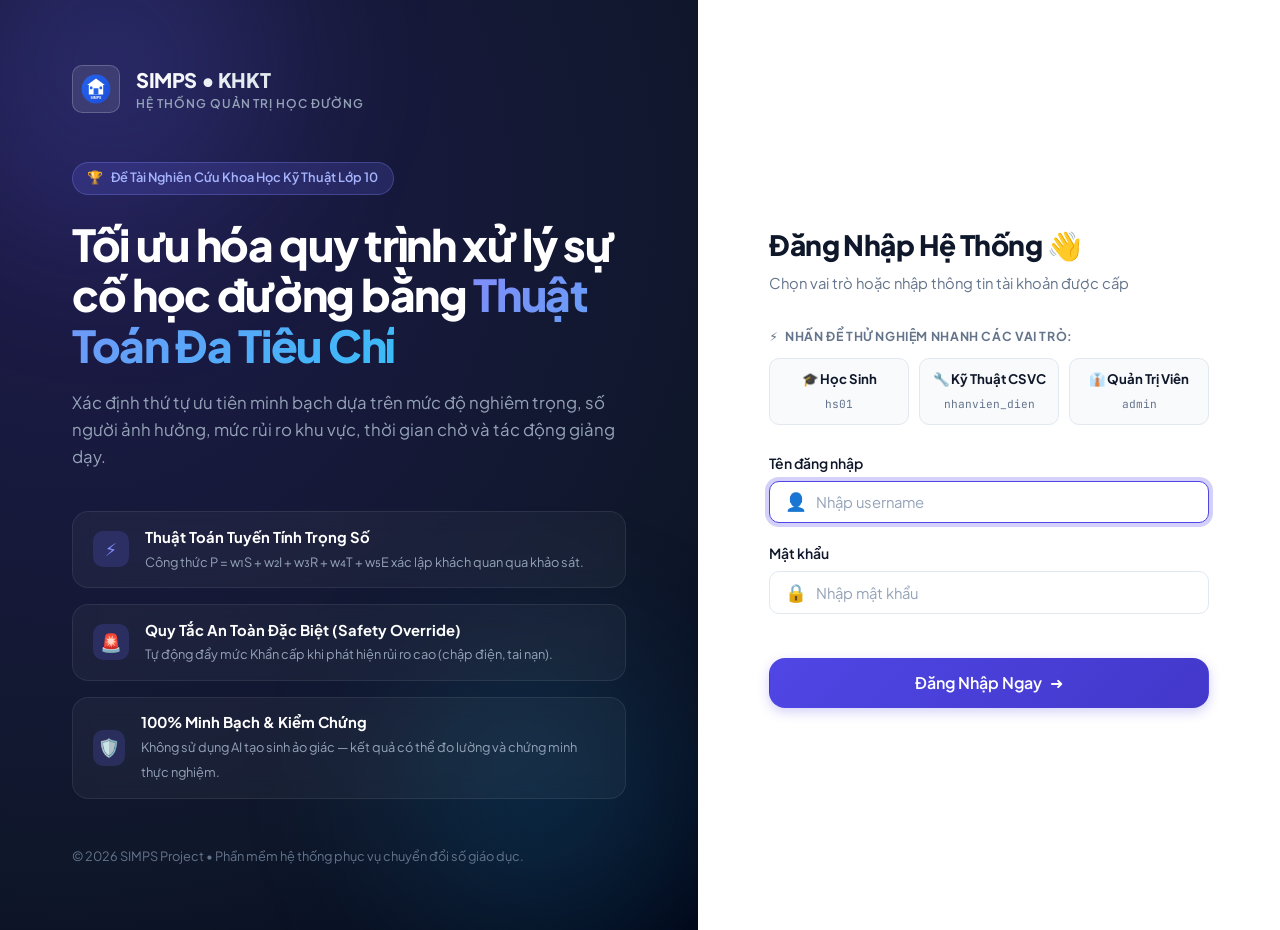
==== frontend/index.html @ c5aef0d4 "feat: complete SIMPS project ready for Vercel deployment" ====
<!DOCTYPE html>
<html lang="vi">
<head>
  <meta charset="UTF-8">
  <meta name="viewport" content="width=device-width, initial-scale=1.0">
  <title>SIMPS - Hệ Thống Quản Lý & Ưu Tiên Sự Cố Trường Học</title>
  <link rel="stylesheet" href="css/style.css">
  <link rel="stylesheet" href="css/components.css">
  <link rel="stylesheet" href="css/login.css">
</head>
<body class="login-body">

  <div class="login-wrapper">
    <!-- CỘT BÊN TRÁI: THƯƠNG HIỆU & GIÁ TRỊ KHOA HỌC -->
    <div class="login-hero-col">
      <div class="hero-brand">
        <div class="hero-logo-box">
          <img src="assets/img/logo.svg" alt="SIMPS Logo">
        </div>
        <div>
          <div class="hero-brand-name">SIMPS • KHKT</div>
          <div class="hero-tagline">Hệ Thống Quản Trị Học Đường</div>
        </div>
      </div>

      <div class="hero-content">
        <div class="hero-badge-pill">
          <span>🏆</span> Đề Tài Nghiên Cứu Khoa Học Kỹ Thuật Lớp 10
        </div>
        <h1 class="hero-title">
          Tối ưu hóa quy trình xử lý sự cố học đường bằng <span>Thuật Toán Đa Tiêu Chí</span>
        </h1>
        <p class="hero-desc">
          Xác định thứ tự ưu tiên minh bạch dựa trên mức độ nghiêm trọng, số người ảnh hưởng, mức rủi ro khu vực, thời gian chờ và tác động giảng dạy.
        </p>

        <div class="hero-features">
          <div class="hero-feature-item">
            <div class="hero-feature-icon">⚡</div>
            <div class="hero-feature-text">
              <strong>Thuật Toán Tuyến Tính Trọng Số</strong>
              <span>Công thức P = w₁S + w₂I + w₃R + w₄T + w₅E xác lập khách quan qua khảo sát.</span>
            </div>
          </div>

          <div class="hero-feature-item">
            <div class="hero-feature-icon">🚨</div>
            <div class="hero-feature-text">
              <strong>Quy Tắc An Toàn Đặc Biệt (Safety Override)</strong>
              <span>Tự động đẩy mức Khẩn cấp khi phát hiện rủi ro cao (chập điện, tai nạn).</span>
            </div>
          </div>

          <div class="hero-feature-item">
            <div class="hero-feature-icon">🛡️</div>
            <div class="hero-feature-text">
              <strong>100% Minh Bạch & Kiểm Chứng</strong>
              <span>Không sử dụng AI tạo sinh ảo giác — kết quả có thể đo lường và chứng minh thực nghiệm.</span>
            </div>
          </div>
        </div>
      </div>

      <div class="hero-footer">
        © 2026 SIMPS Project • Phần mềm hệ thống phục vụ chuyển đổi số giáo dục.
      </div>
    </div>

    <!-- CỘT BÊN PHẢI: FORM ĐĂNG NHẬP -->
    <div class="login-form-col">
      <div class="login-form-container">
        
        <div class="login-card-header">
          <h2 class="login-welcome">Đăng Nhập Hệ Thống 👋</h2>
          <p class="login-sub">Chọn vai trò hoặc nhập thông tin tài khoản được cấp</p>
        </div>

        <!-- Phím chọn nhanh tài khoản kiểm thử -->
        <div>
          <div class="quick-fill-label">
            <span>⚡</span> Nhấn để thử nghiệm nhanh các vai trò:
          </div>
          <div class="quick-fill-chips">
            <div class="quick-chip" onclick="quickFill('hs01', '123456')">
              <span class="quick-chip-role">🎓 Học Sinh</span>
              <span class="quick-chip-user">hs01</span>
            </div>
            <div class="quick-chip" onclick="quickFill('nhanvien_dien', '123456')">
              <span class="quick-chip-role">🔧 Kỹ Thuật CSVC</span>
              <span class="quick-chip-user">nhanvien_dien</span>
            </div>
            <div class="quick-chip" onclick="quickFill('admin', 'admin123')">
              <span class="quick-chip-role">👔 Quản Trị Viên</span>
              <span class="quick-chip-user">admin</span>
            </div>
          </div>
        </div>

        <form id="login-form" class="login-form">
          <div class="form-group">
            <label for="username" class="form-label">Tên đăng nhập</label>
            <div class="input-icon-wrap">
              <span class="input-icon">👤</span>
              <input type="text" id="username" class="form-control input-with-icon" placeholder="Nhập username" required autofocus>
            </div>
          </div>

          <div class="form-group">
            <label for="password" class="form-label">Mật khẩu</label>
            <div class="input-icon-wrap">
              <span class="input-icon">🔒</span>
              <input type="password" id="password" class="form-control input-with-icon" placeholder="Nhập mật khẩu" required>
            </div>
          </div>

          <button type="submit" id="login-submit-btn" class="btn btn-primary btn-block btn-lg" style="margin-top: 1.5rem;">
            <span>Đăng Nhập Ngay</span> ➜
          </button>
        </form>

      </div>
    </div>
  </div>

  <script src="js/api.js"></script>
  <script src="js/auth.js"></script>
  <script src="js/components/toast.js"></script>

  <script>
    function quickFill(user, pass) {
      document.getElementById('username').value = user;
      document.getElementById('password').value = pass;
      Toast.info(`Đã điền tài khoản: ${user}`);
    }

    document.getElementById('login-form').addEventListener('submit', async (e) => {
      e.preventDefault();
      const username = document.getElementById('username').value.trim();
      const password = document.getElementById('password').value;
      const btn = document.getElementById('login-submit-btn');

      if (!username || !password) {
        Toast.warning('Vui lòng điền đầy đủ thông tin đăng nhập');
        return;
      }

      btn.disabled = true;
      btn.innerHTML = '<span>Đang xác thực thông tin...</span>';

      try {
        await AuthService.login(username, password);
        Toast.success('Đăng nhập thành công! Đang chuyển hướng...');
      } catch (err) {
        Toast.error(err.message || 'Tên đăng nhập hoặc mật khẩu không chính xác');
        btn.disabled = false;
        btn.innerHTML = '<span>Đăng Nhập Ngay</span> ➜';
      }
    });

    // Tự động chuyển hướng nếu phiên còn hiệu lực
    const currentUser = AuthService.getUser();
    if (currentUser && ApiService.getToken()) {
      AuthService.redirectByRole(currentUser.role);
    }
  </script>
</body>
</html>
---- frontend/css/style.css ----
/* ==========================================================================
   SIMPS DESIGN SYSTEM 2.0 (Modern SaaS & EduTech Theme)
   School Incident Management and Prioritization System
   ========================================================================== */

@import url('https://fonts.googleapis.com/css2?family=Plus+Jakarta+Sans:wght@300;400;500;600;700;800&family=JetBrains+Mono:wght@400;500;600&display=swap');

:root {
  /* Brand Color Palette */
  --primary-50: #eef2ff;
  --primary-100: #e0e7ff;
  --primary-200: #c7d2fe;
  --primary-300: #a5b4fc;
  --primary-400: #818cf8;
  --primary-500: #6366f1;
  --primary-600: #4f46e5;
  --primary-700: #4338ca;
  --primary-800: #3730a3;
  --primary-900: #312e81;

  --primary: #4f46e5;
  --primary-hover: #4338ca;
  --primary-light: #eef2ff;
  --primary-glow: rgba(79, 70, 229, 0.25);

  /* Status Accents */
  --success: #10b981;
  --success-bg: #ecfdf5;
  --success-border: #a7f3d0;
  --success-text: #065f46;

  --warning: #f59e0b;
  --warning-bg: #fffbeb;
  --warning-border: #fde68a;
  --warning-text: #92400e;

  --danger: #ef4444;
  --danger-bg: #fef2f2;
  --danger-border: #fecaca;
  --danger-text: #991b1b;

  --emergency: #dc2626;
  --emergency-bg: #450a0a;
  --emergency-glow: rgba(220, 38, 38, 0.4);

  --info: #06b6d4;
  --info-bg: #ecfeff;
  --info-border: #a5f3fc;
  --info-text: #155e75;

  /* Surfaces & Neutrals */
  --bg: #f8fafc;
  --surface: #ffffff;
  --surface-raised: #ffffff;
  --surface-muted: #f1f5f9;
  --surface-border: #e2e8f0;

  /* Dark theme surfaces (sidebar) */
  --sidebar-bg: #0f172a;
  --sidebar-surface: #1e293b;
  --sidebar-border: #334155;
  --sidebar-text: #cbd5e1;
  --sidebar-text-active: #ffffff;

  /* Typography */
  --font-sans: 'Plus Jakarta Sans', system-ui, -apple-system, BlinkMacSystemFont, 'Segoe UI', Roboto, sans-serif;
  --font-mono: 'JetBrains Mono', monospace;

  --text-main: #0f172a;
  --text-muted: #64748b;
  --text-dim: #94a3b8;

  /* Shadows */
  --shadow-xs: 0 1px 2px 0 rgba(0, 0, 0, 0.05);
  --shadow-sm: 0 1px 3px 0 rgba(0, 0, 0, 0.1), 0 1px 2px -1px rgba(0, 0, 0, 0.1);
  --shadow-md: 0 4px 6px -1px rgba(0, 0, 0, 0.08), 0 2px 4px -2px rgba(0, 0, 0, 0.06);
  --shadow-lg: 0 10px 15px -3px rgba(0, 0, 0, 0.08), 0 4px 6px -4px rgba(0, 0, 0, 0.04);
  --shadow-xl: 0 20px 25px -5px rgba(0, 0, 0, 0.1), 0 8px 10px -6px rgba(0, 0, 0, 0.05);
  --shadow-glow: 0 0 25px -5px var(--primary-glow);

  /* Radius */
  --radius-sm: 6px;
  --radius-md: 10px;
  --radius-lg: 16px;
  --radius-xl: 22px;
  --radius-full: 9999px;

  /* Sizes */
  --sidebar-w: 260px;
  --header-h: 70px;

  /* Transitions */
  --anim-fast: 0.15s cubic-bezier(0.4, 0, 0.2, 1);
  --anim-normal: 0.25s cubic-bezier(0.4, 0, 0.2, 1);
  --anim-smooth: 0.35s cubic-bezier(0.16, 1, 0.3, 1);
}

/* Base Reset */
*, *::before, *::after {
  box-sizing: border-box;
  margin: 0;
  padding: 0;
}

body {
  font-family: var(--font-sans);
  background-color: var(--bg);
  color: var(--text-main);
  line-height: 1.55;
  -webkit-font-smoothing: antialiased;
  -moz-osx-font-smoothing: grayscale;
  min-height: 100vh;
}

a {
  color: inherit;
  text-decoration: none;
}

button, input, select, textarea {
  font-family: inherit;
  font-size: inherit;
}

/* Glassmorphism Classes */
.glass-panel {
  background: rgba(255, 255, 255, 0.85);
  backdrop-filter: blur(12px);
  -webkit-backdrop-filter: blur(12px);
  border: 1px solid rgba(226, 232, 240, 0.8);
}

.glass-header {
  background: rgba(255, 255, 255, 0.9);
  backdrop-filter: blur(16px);
  -webkit-backdrop-filter: blur(16px);
  border-bottom: 1px solid rgba(226, 232, 240, 0.8);
}

/* Animations */
@keyframes pulseGlow {
  0% { box-shadow: 0 0 0 0 rgba(239, 68, 68, 0.5); }
  70% { box-shadow: 0 0 0 12px rgba(239, 68, 68, 0); }
  100% { box-shadow: 0 0 0 0 rgba(239, 68, 68, 0); }
}

@keyframes floatSlow {
  0%, 100% { transform: translateY(0); }
  50% { transform: translateY(-6px); }
}

@keyframes fadeIn {
  from { opacity: 0; transform: translateY(8px); }
  to { opacity: 1; transform: translateY(0); }
}
---- frontend/css/components.css ----
/* ==========================================================================
   SIMPS COMPONENTS 2.0
   Re-usable UI Building Blocks
   ========================================================================== */

/* === BUTTONS === */
.btn {
  display: inline-flex;
  align-items: center;
  justify-content: center;
  gap: 0.5rem;
  padding: 0.625rem 1.25rem;
  font-weight: 600;
  font-size: 0.875rem;
  border-radius: var(--radius-md);
  border: 1px solid transparent;
  cursor: pointer;
  transition: all var(--anim-normal);
  user-select: none;
  line-height: 1.25rem;
}

.btn:active {
  transform: scale(0.98);
}

.btn:disabled {
  opacity: 0.6;
  cursor: not-allowed;
  pointer-events: none;
}

.btn-primary {
  background: linear-gradient(135deg, var(--primary) 0%, var(--primary-700) 100%);
  color: #ffffff;
  box-shadow: 0 4px 12px var(--primary-glow);
}

.btn-primary:hover {
  background: linear-gradient(135deg, var(--primary-hover) 0%, var(--primary-800) 100%);
  box-shadow: 0 6px 18px var(--primary-glow);
  transform: translateY(-1px);
}

.btn-secondary {
  background: var(--surface-muted);
  color: var(--text-main);
  border-color: var(--surface-border);
}

.btn-secondary:hover {
  background: #e2e8f0;
  color: #0f172a;
}

.btn-success {
  background: linear-gradient(135deg, #10b981 0%, #059669 100%);
  color: #ffffff;
  box-shadow: 0 4px 12px rgba(16, 185, 129, 0.25);
}

.btn-success:hover {
  transform: translateY(-1px);
  box-shadow: 0 6px 16px rgba(16, 185, 129, 0.35);
}

.btn-outline {
  background: transparent;
  border-color: var(--surface-border);
  color: var(--text-muted);
}

.btn-outline:hover {
  border-color: var(--primary);
  color: var(--primary);
  background: var(--primary-light);
}

.btn-danger {
  background: linear-gradient(135deg, #ef4444 0%, #dc2626 100%);
  color: #ffffff;
}

.btn-lg {
  padding: 0.875rem 1.75rem;
  font-size: 1rem;
  border-radius: var(--radius-lg);
}

.btn-sm {
  padding: 0.4rem 0.85rem;
  font-size: 0.8rem;
  border-radius: var(--radius-sm);
}

.btn-xs {
  padding: 0.25rem 0.6rem;
  font-size: 0.75rem;
  border-radius: var(--radius-sm);
}

.btn-block {
  width: 100%;
}

/* === BADGES & PILLS === */
.badge {
  display: inline-flex;
  align-items: center;
  gap: 0.35rem;
  padding: 0.3rem 0.75rem;
  font-size: 0.75rem;
  font-weight: 700;
  border-radius: var(--radius-full);
  letter-spacing: 0.02em;
  white-space: nowrap;
}

/* Dot indicator inside badges */
.badge::before {
  content: '';
  display: inline-block;
  width: 6px;
  height: 6px;
  border-radius: 50%;
  background: currentColor;
}

/* Status Badges */
.status-reported {
  background: #f1f5f9;
  color: #475569;
  border: 1px solid #cbd5e1;
}

.status-received {
  background: #e0f2fe;
  color: #0369a1;
  border: 1px solid #bae6fd;
}

.status-assigned {
  background: #ede9fe;
  color: #6d28d9;
  border: 1px solid #ddd6fe;
}

.status-in-progress {
  background: #fef3c7;
  color: #b45309;
  border: 1px solid #fde68a;
}

.status-resolved {
  background: #dcfce7;
  color: #15803d;
  border: 1px solid #bbf7d0;
}

.status-confirmed {
  background: #d1fae5;
  color: #047857;
  border: 1px solid #6ee7b7;
}

.status-closed {
  background: #e2e8f0;
  color: #334155;
  border: 1px solid #cbd5e1;
}

/* Priority Badges */
.priority-emergency {
  background: linear-gradient(135deg, #dc2626, #991b1b);
  color: #ffffff !important;
  box-shadow: 0 2px 8px rgba(220, 38, 38, 0.4);
  animation: pulseGlow 1.8s infinite;
}

.priority-emergency::before {
  background: #ffffff;
}

.priority-urgent {
  background: #fff7ed;
  color: #c2410c;
  border: 1px solid #ffedd5;
  box-shadow: 0 1px 4px rgba(234, 88, 12, 0.15);
}

.priority-high {
  background: #fefce8;
  color: #a16207;
  border: 1px solid #fef9c3;
}

.priority-normal {
  background: #f0fdf4;
  color: #15803d;
  border: 1px solid #dcfce7;
}

.badge-primary { background: var(--primary-100); color: var(--primary-700); }
.badge-secondary { background: var(--surface-muted); color: var(--text-muted); }
.badge-success { background: var(--success-bg); color: var(--success-text); }
.badge-danger { background: var(--danger-bg); color: var(--danger-text); }
.badge-warning { background: var(--warning-bg); color: var(--warning-text); }

/* === CARDS === */
.card {
  background: var(--surface);
  border: 1px solid var(--surface-border);
  border-radius: var(--radius-lg);
  box-shadow: var(--shadow-sm);
  transition: box-shadow var(--anim-normal), transform var(--anim-normal);
}

.card:hover {
  box-shadow: var(--shadow-md);
}

.card-header {
  padding: 1.25rem 1.5rem;
  border-bottom: 1px solid var(--surface-border);
  display: flex;
  align-items: center;
  justify-content: space-between;
  gap: 1rem;
}

.card-title {
  font-size: 1.1rem;
  font-weight: 700;
  color: var(--text-main);
  letter-spacing: -0.01em;
}

.card-body {
  padding: 1.5rem;
}

/* === STAT KPI CARDS === */
.stats-overview-grid {
  display: grid;
  grid-template-columns: repeat(auto-fit, minmax(220px, 1fr));
  gap: 1.25rem;
  margin-bottom: 2rem;
}

.stat-card {
  background: var(--surface);
  border: 1px solid var(--surface-border);
  border-radius: var(--radius-lg);
  padding: 1.25rem 1.5rem;
  box-shadow: var(--shadow-sm);
  display: flex;
  flex-direction: column;
  position: relative;
  overflow: hidden;
  transition: transform var(--anim-normal), box-shadow var(--anim-normal);
}

.stat-card:hover {
  transform: translateY(-2px);
  box-shadow: var(--shadow-md);
}

.stat-card::after {
  content: '';
  position: absolute;
  top: 0;
  left: 0;
  right: 0;
  height: 4px;
  background: linear-gradient(90deg, var(--primary), var(--primary-300));
}

.stat-card-danger::after {
  background: linear-gradient(90deg, #ef4444, #f87171);
}

.stat-card-warning::after {
  background: linear-gradient(90deg, #f59e0b, #fbbf24);
}

.stat-card-success::after {
  background: linear-gradient(90deg, #10b981, #34d399);
}

.stat-label {
  font-size: 0.825rem;
  font-weight: 600;
  color: var(--text-muted);
  text-transform: uppercase;
  letter-spacing: 0.05em;
  margin-bottom: 0.5rem;
}

.stat-value {
  font-size: 2.25rem;
  font-weight: 800;
  color: var(--text-main);
  line-height: 1;
  letter-spacing: -0.03em;
}

/* === FORMS & INPUTS === */
.form-group {
  margin-bottom: 1.25rem;
}

.form-label {
  display: block;
  font-size: 0.875rem;
  font-weight: 600;
  color: var(--text-main);
  margin-bottom: 0.4rem;
}

.form-control {
  width: 100%;
  padding: 0.7rem 1rem;
  font-size: 0.925rem;
  color: var(--text-main);
  background-color: var(--surface);
  border: 1.5px solid var(--surface-border);
  border-radius: var(--radius-md);
  outline: none;
  transition: all var(--anim-fast);
}

.form-control:focus {
  border-color: var(--primary);
  box-shadow: 0 0 0 4px var(--primary-glow);
}

.form-control::placeholder {
  color: var(--text-dim);
}

.form-row {
  display: flex;
  flex-wrap: wrap;
  gap: 1rem;
}

.form-row > * {
  flex: 1 1 calc(50% - 0.5rem);
  min-width: 240px;
}

/* Range input styling */
input[type="range"] {
  -webkit-appearance: none;
  appearance: none;
  width: 100%;
  height: 8px;
  background: var(--surface-border);
  border-radius: var(--radius-full);
  outline: none;
  margin: 10px 0;
}

input[type="range"]::-webkit-slider-thumb {
  -webkit-appearance: none;
  appearance: none;
  width: 22px;
  height: 22px;
  border-radius: 50%;
  background: var(--primary);
  cursor: pointer;
  box-shadow: 0 2px 6px var(--primary-glow);
  border: 2px solid #ffffff;
  transition: transform var(--anim-fast);
}

input[type="range"]::-webkit-slider-thumb:hover {
  transform: scale(1.15);
}

/* === TABLES === */
.table-responsive {
  width: 100%;
  overflow-x: auto;
}

.table {
  width: 100%;
  border-collapse: separate;
  border-spacing: 0;
  font-size: 0.875rem;
}

.table th {
  background: var(--surface-muted);
  color: var(--text-muted);
  font-weight: 700;
  font-size: 0.775rem;
  text-transform: uppercase;
  letter-spacing: 0.05em;
  padding: 0.875rem 1.25rem;
  text-align: left;
  border-bottom: 1px solid var(--surface-border);
}

.table td {
  padding: 1rem 1.25rem;
  color: var(--text-main);
  border-bottom: 1px solid var(--surface-border);
  vertical-align: middle;
  background: var(--surface);
  transition: background-color var(--anim-fast);
}

.table tr:last-child td {
  border-bottom: none;
}

.table tbody tr:hover td {
  background-color: #f8fafc;
}

/* === TIMELINE COMPONENT === */
.timeline-stepper {
  display: flex;
  justify-content: space-between;
  position: relative;
  margin: 1.5rem 0 2rem;
  padding: 0 1rem;
}

.timeline-stepper::before {
  content: '';
  position: absolute;
  top: 15px;
  left: 2rem;
  right: 2rem;
  height: 3px;
  background: var(--surface-border);
  z-index: 1;
}

.step-node {
  display: flex;
  flex-direction: column;
  align-items: center;
  position: relative;
  z-index: 2;
  gap: 0.5rem;
}

.step-circle {
  width: 32px;
  height: 32px;
  border-radius: 50%;
  background: var(--surface);
  border: 2px solid var(--surface-border);
  display: flex;
  align-items: center;
  justify-content: center;
  font-size: 0.85rem;
  font-weight: 700;
  color: var(--text-muted);
  transition: all var(--anim-normal);
}

.step-node.completed .step-circle {
  background: var(--success);
  border-color: var(--success);
  color: #ffffff;
}

.step-node.active .step-circle {
  background: var(--primary);
  border-color: var(--primary);
  color: #ffffff;
  box-shadow: 0 0 0 4px var(--primary-glow);
}

.step-label {
  font-size: 0.75rem;
  font-weight: 600;
  color: var(--text-muted);
  text-align: center;
}

.step-node.active .step-label {
  color: var(--primary);
  font-weight: 700;
}

/* === NOTIFICATION BELL & DROPDOWN COMPONENT === */
.notif-bell-btn {
  position: relative;
  width: 42px;
  height: 42px;
  border-radius: 50%;
  background: var(--surface-muted);
  border: 1px solid var(--surface-border);
  display: flex;
  align-items: center;
  justify-content: center;
  cursor: pointer;
  transition: all var(--anim-fast);
  color: var(--text-main);
}

.notif-bell-btn:hover {
  background: #e2e8f0;
  transform: scale(1.05);
}

.notif-badge {
  position: absolute;
  top: -4px;
  right: -4px;
  background: #ef4444;
  color: #ffffff;
  font-size: 0.7rem;
  font-weight: 800;
  min-width: 18px;
  height: 18px;
  border-radius: var(--radius-full);
  display: flex;
  align-items: center;
  justify-content: center;
  padding: 0 4px;
  border: 2px solid #ffffff;
  box-shadow: 0 2px 6px rgba(239, 68, 68, 0.4);
  animation: pulseGlow 2s infinite;
}

.notif-dropdown {
  position: absolute;
  top: calc(100% + 12px);
  right: 0;
  width: 380px;
  background: #ffffff;
  border: 1px solid var(--surface-border);
  border-radius: var(--radius-lg);
  box-shadow: 0 20px 30px -10px rgba(0, 0, 0, 0.15), 0 10px 15px -5px rgba(0, 0, 0, 0.08);
  z-index: 1000;
  overflow: hidden;
  animation: fadeIn 0.2s cubic-bezier(0.16, 1, 0.3, 1);
}

.notif-dropdown-header {
  padding: 1rem 1.25rem;
  background: #ffffff;
  border-bottom: 1px solid var(--surface-border);
  display: flex;
  align-items: center;
  justify-content: space-between;
}

.notif-list {
  max-height: 420px;
  overflow-y: auto;
}

.notif-item {
  padding: 1rem 1.25rem;
  display: flex;
  gap: 0.85rem;
  align-items: flex-start;
  border-bottom: 1px solid var(--surface-border);
  cursor: pointer;
  transition: background-color var(--anim-fast);
  position: relative;
}

.notif-item:last-child {
  border-bottom: none;
}

.notif-item:hover {
  background-color: #f8fafc;
}

.notif-item.unread {
  background-color: #f0fdf4;
}

.notif-icon-box {
  width: 36px;
  height: 36px;
  border-radius: var(--radius-md);
  display: flex;
  align-items: center;
  justify-content: center;
  font-size: 1.15rem;
  flex-shrink: 0;
  background: #e2e8f0;
}

.notif-icon-box.emergency {
  background: #fee2e2;
  box-shadow: 0 2px 8px rgba(220, 38, 38, 0.25);
}

.notif-icon-box.urgent {
  background: #ffedd5;
}

.notif-icon-box.high {
  background: #fef9c3;
}

.notif-title {
  font-size: 0.875rem;
  font-weight: 700;
  color: var(--text-main);
  line-height: 1.3;
  margin-bottom: 0.2rem;
}

.notif-msg {
  font-size: 0.8rem;
  color: var(--text-muted);
  line-height: 1.4;
  margin-bottom: 0.35rem;
}

.notif-time {
  font-size: 0.725rem;
  color: var(--text-dim);
  font-weight: 500;
}

.notif-dot {
  width: 8px;
  height: 8px;
  border-radius: 50%;
  background: var(--primary);
  flex-shrink: 0;
  margin-top: 6px;
}
---- frontend/css/login.css ----
/* ==========================================================================
   SIMPS LOGIN 2.0 (Split-Screen Modern SaaS Style)
   ========================================================================== */

.login-body {
  min-height: 100vh;
  margin: 0;
  display: flex;
  background-color: #0b0f19;
  font-family: var(--font-sans);
  color: var(--text-main);
  overflow-x: hidden;
}

.login-wrapper {
  display: flex;
  width: 100%;
  min-height: 100vh;
}

/* LEFT HERO COLUMN */
.login-hero-col {
  flex: 1.1;
  background: radial-gradient(circle at 10% 20%, #1e1b4b 0%, #0f172a 70%, #020617 100%);
  padding: 4rem 4.5rem;
  display: flex;
  flex-direction: column;
  justify-content: space-between;
  position: relative;
  overflow: hidden;
  color: #ffffff;
}

.login-hero-col::before {
  content: '';
  position: absolute;
  top: -20%;
  left: -20%;
  width: 500px;
  height: 500px;
  background: radial-gradient(circle, rgba(99, 102, 241, 0.25) 0%, transparent 70%);
  filter: blur(60px);
  pointer-events: none;
}

.login-hero-col::after {
  content: '';
  position: absolute;
  bottom: -10%;
  right: -10%;
  width: 450px;
  height: 450px;
  background: radial-gradient(circle, rgba(14, 165, 233, 0.2) 0%, transparent 70%);
  filter: blur(60px);
  pointer-events: none;
}

.hero-brand {
  display: flex;
  align-items: center;
  gap: 1rem;
  z-index: 2;
}

.hero-logo-box {
  width: 48px;
  height: 48px;
  background: rgba(255, 255, 255, 0.1);
  backdrop-filter: blur(10px);
  border: 1px solid rgba(255, 255, 255, 0.2);
  border-radius: var(--radius-md);
  display: flex;
  align-items: center;
  justify-content: center;
}

.hero-logo-box img {
  width: 32px;
  height: 32px;
}

.hero-brand-name {
  font-size: 1.25rem;
  font-weight: 800;
  letter-spacing: -0.02em;
  background: linear-gradient(135deg, #ffffff 0%, #cbd5e1 100%);
  -webkit-background-clip: text;
  -webkit-text-fill-color: transparent;
}

.hero-tagline {
  font-size: 0.75rem;
  color: #94a3b8;
  text-transform: uppercase;
  letter-spacing: 0.08em;
  font-weight: 600;
}

.hero-content {
  margin: 3rem 0;
  z-index: 2;
  max-width: 580px;
}

.hero-badge-pill {
  display: inline-flex;
  align-items: center;
  gap: 0.5rem;
  padding: 0.35rem 0.9rem;
  background: rgba(99, 102, 241, 0.2);
  border: 1px solid rgba(129, 140, 248, 0.3);
  border-radius: var(--radius-full);
  color: #a5b4fc;
  font-size: 0.8rem;
  font-weight: 600;
  margin-bottom: 1.5rem;
}

.hero-title {
  font-size: 2.75rem;
  font-weight: 800;
  line-height: 1.15;
  letter-spacing: -0.03em;
  margin-bottom: 1.25rem;
}

.hero-title span {
  background: linear-gradient(135deg, #818cf8 0%, #38bdf8 100%);
  -webkit-background-clip: text;
  -webkit-text-fill-color: transparent;
}

.hero-desc {
  font-size: 1.05rem;
  color: #94a3b8;
  line-height: 1.6;
  margin-bottom: 2.5rem;
}

.hero-features {
  display: flex;
  flex-direction: column;
  gap: 1rem;
}

.hero-feature-item {
  display: flex;
  align-items: center;
  gap: 1rem;
  background: rgba(255, 255, 255, 0.04);
  border: 1px solid rgba(255, 255, 255, 0.08);
  padding: 0.85rem 1.25rem;
  border-radius: var(--radius-lg);
  backdrop-filter: blur(10px);
}

.hero-feature-icon {
  width: 36px;
  height: 36px;
  border-radius: var(--radius-md);
  background: rgba(99, 102, 241, 0.2);
  color: #818cf8;
  display: flex;
  align-items: center;
  justify-content: center;
  font-size: 1.1rem;
}

.hero-feature-text strong {
  display: block;
  font-size: 0.925rem;
  color: #ffffff;
}

.hero-feature-text span {
  font-size: 0.8rem;
  color: #94a3b8;
}

.hero-footer {
  font-size: 0.8rem;
  color: #64748b;
  z-index: 2;
}

/* RIGHT FORM COLUMN */
.login-form-col {
  flex: 0.9;
  background: #ffffff;
  display: flex;
  align-items: center;
  justify-content: center;
  padding: 3rem 4rem;
  position: relative;
}

.login-form-container {
  width: 100%;
  max-width: 440px;
}

.login-card-header {
  margin-bottom: 2rem;
}

.login-welcome {
  font-size: 1.75rem;
  font-weight: 800;
  color: #0f172a;
  letter-spacing: -0.02em;
  margin-bottom: 0.4rem;
}

.login-sub {
  color: #64748b;
  font-size: 0.925rem;
}

/* Quick Fill Pills */
.quick-fill-label {
  font-size: 0.775rem;
  font-weight: 700;
  text-transform: uppercase;
  letter-spacing: 0.05em;
  color: var(--text-muted);
  margin-bottom: 0.75rem;
  display: flex;
  align-items: center;
  gap: 0.4rem;
}

.quick-fill-chips {
  display: grid;
  grid-template-columns: repeat(3, 1fr);
  gap: 0.6rem;
  margin-bottom: 1.75rem;
}

.quick-chip {
  padding: 0.6rem 0.5rem;
  background: #f8fafc;
  border: 1.5px solid var(--surface-border);
  border-radius: var(--radius-md);
  text-align: center;
  cursor: pointer;
  transition: all var(--anim-fast);
  user-select: none;
}

.quick-chip:hover {
  background: var(--primary-light);
  border-color: var(--primary);
  transform: translateY(-2px);
  box-shadow: 0 4px 10px var(--primary-glow);
}

.quick-chip-role {
  font-size: 0.825rem;
  font-weight: 700;
  color: var(--text-main);
  display: block;
}

.quick-chip-user {
  font-size: 0.7rem;
  color: var(--text-muted);
  font-family: var(--font-mono);
}

.input-icon-wrap {
  position: relative;
}

.input-icon {
  position: absolute;
  left: 1rem;
  top: 50%;
  transform: translateY(-50%);
  color: #94a3b8;
  font-size: 1.1rem;
  pointer-events: none;
}

.input-with-icon {
  padding-left: 2.85rem !important;
}

/* Responsive */
@media (max-width: 1024px) {
  .login-wrapper {
    flex-direction: column;
  }
  .login-hero-col {
    padding: 3rem 2rem;
  }
  .login-form-col {
    padding: 3rem 2rem;
  }
  .hero-title {
    font-size: 2.2rem;
  }
}
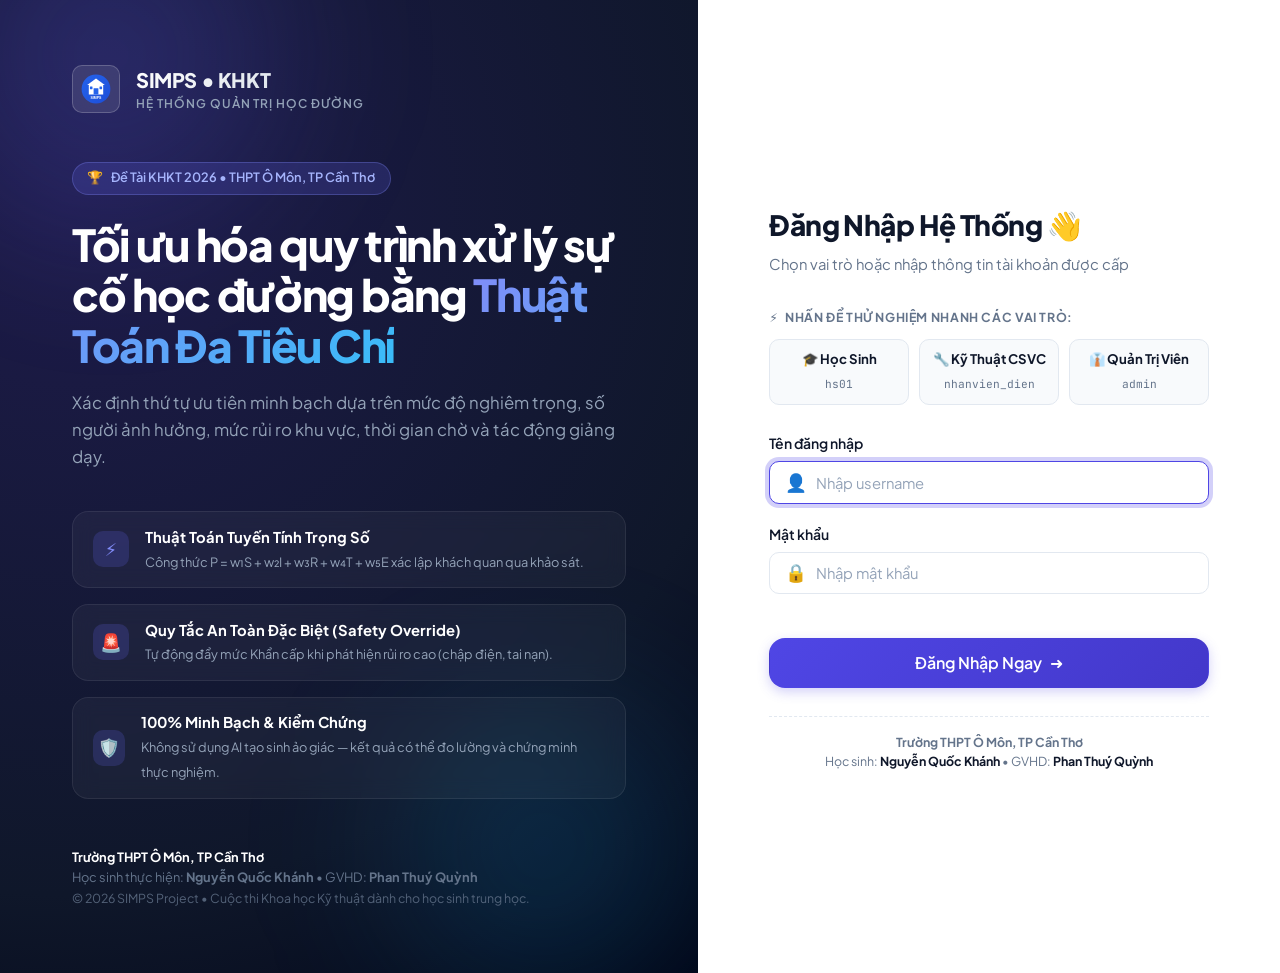
==== commit 2ea7c8ce: "docs: add author and school credits (Nguyen Quoc Khanh, GVHD Phan Thuy Quynh, THPT O Mon)" ====
--- a/frontend/index.html
+++ b/frontend/index.html
@@ -25,7 +25,7 @@
 
       <div class="hero-content">
         <div class="hero-badge-pill">
-          <span>🏆</span> Đề Tài Nghiên Cứu Khoa Học Kỹ Thuật Lớp 10
+          <span>🏆</span> Đề Tài KHKT 2026 • THPT Ô Môn, TP Cần Thơ
         </div>
         <h1 class="hero-title">
           Tối ưu hóa quy trình xử lý sự cố học đường bằng <span>Thuật Toán Đa Tiêu Chí</span>
@@ -61,8 +61,12 @@
         </div>
       </div>
 
-      <div class="hero-footer">
-        © 2026 SIMPS Project • Phần mềm hệ thống phục vụ chuyển đổi số giáo dục.
+      <div class="hero-footer" style="line-height: 1.6;">
+        <div style="font-weight: 700; color: #ffffff;">Trường THPT Ô Môn, TP Cần Thơ</div>
+        <div>Học sinh thực hiện: <strong>Nguyễn Quốc Khánh</strong> • GVHD: <strong>Phan Thuý Quỳnh</strong></div>
+        <div style="opacity: 0.8; font-size: 0.775rem; margin-top: 2px;">
+          © 2026 SIMPS Project • Cuộc thi Khoa học Kỹ thuật dành cho học sinh trung học.
+        </div>
       </div>
     </div>
 
@@ -118,6 +122,11 @@
           </button>
         </form>
 
+        <div style="margin-top: 1.75rem; text-align: center; font-size: 0.775rem; color: #64748b; border-top: 1px dashed var(--surface-border); padding-top: 1rem; line-height: 1.5;">
+          <div><strong>Trường THPT Ô Môn, TP Cần Thơ</strong></div>
+          <div>Học sinh: <span style="font-weight: 700; color: #0f172a;">Nguyễn Quốc Khánh</span> • GVHD: <span style="font-weight: 700; color: #0f172a;">Phan Thuý Quỳnh</span></div>
+        </div>
+
       </div>
     </div>
   </div>
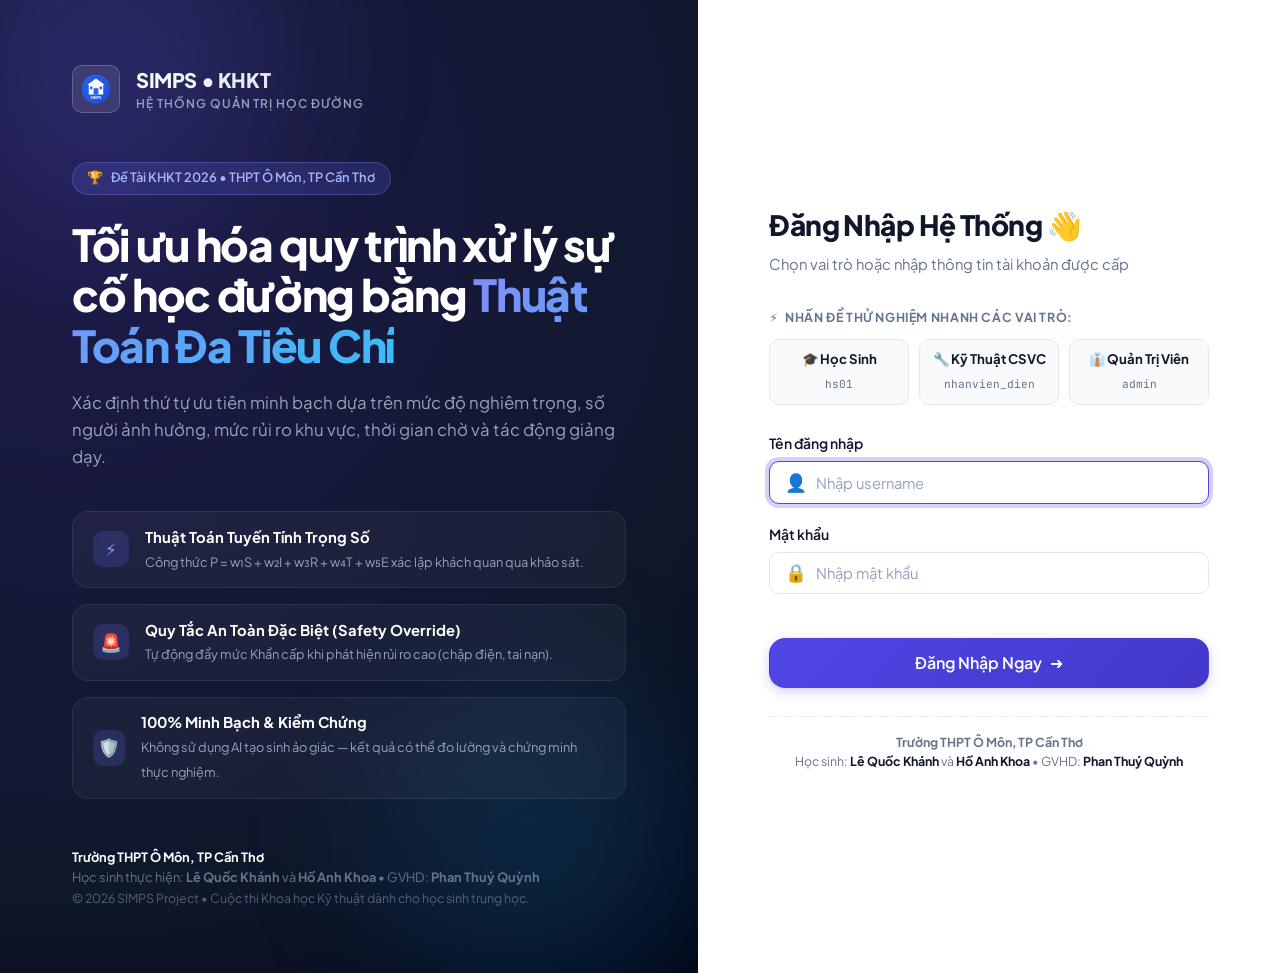
==== commit 66e807d0: "docs: update authors to Le Quoc Khanh and Ho Anh Khoa across all system files and word reports" ====
--- a/frontend/index.html
+++ b/frontend/index.html
@@ -63,7 +63,7 @@
 
       <div class="hero-footer" style="line-height: 1.6;">
         <div style="font-weight: 700; color: #ffffff;">Trường THPT Ô Môn, TP Cần Thơ</div>
-        <div>Học sinh thực hiện: <strong>Nguyễn Quốc Khánh</strong> • GVHD: <strong>Phan Thuý Quỳnh</strong></div>
+        <div>Học sinh thực hiện: <strong>Lê Quốc Khánh</strong> và <strong>Hồ Anh Khoa</strong> • GVHD: <strong>Phan Thuý Quỳnh</strong></div>
         <div style="opacity: 0.8; font-size: 0.775rem; margin-top: 2px;">
           © 2026 SIMPS Project • Cuộc thi Khoa học Kỹ thuật dành cho học sinh trung học.
         </div>
@@ -124,7 +124,7 @@
 
         <div style="margin-top: 1.75rem; text-align: center; font-size: 0.775rem; color: #64748b; border-top: 1px dashed var(--surface-border); padding-top: 1rem; line-height: 1.5;">
           <div><strong>Trường THPT Ô Môn, TP Cần Thơ</strong></div>
-          <div>Học sinh: <span style="font-weight: 700; color: #0f172a;">Nguyễn Quốc Khánh</span> • GVHD: <span style="font-weight: 700; color: #0f172a;">Phan Thuý Quỳnh</span></div>
+          <div>Học sinh: <span style="font-weight: 700; color: #0f172a;">Lê Quốc Khánh</span> và <span style="font-weight: 700; color: #0f172a;">Hồ Anh Khoa</span> • GVHD: <span style="font-weight: 700; color: #0f172a;">Phan Thuý Quỳnh</span></div>
         </div>
 
       </div>
--- a/frontend/css/components.css
+++ b/frontend/css/components.css
@@ -378,10 +378,12 @@
   transform: scale(1.15);
 }
 
-/* === TABLES === */
+/* === TABLES & MOBILE RESPONSIVE CARDS === */
 .table-responsive {
   width: 100%;
+  max-width: 100%;
   overflow-x: auto;
+  -webkit-overflow-scrolling: touch;
 }
 
 .table {
@@ -398,13 +400,14 @@
   font-size: 0.775rem;
   text-transform: uppercase;
   letter-spacing: 0.05em;
-  padding: 0.875rem 1.25rem;
+  padding: 0.875rem 1rem;
   text-align: left;
   border-bottom: 1px solid var(--surface-border);
+  white-space: nowrap;
 }
 
 .table td {
-  padding: 1rem 1.25rem;
+  padding: 0.875rem 1rem;
   color: var(--text-main);
   border-bottom: 1px solid var(--surface-border);
   vertical-align: middle;
@@ -419,6 +422,65 @@
 .table tbody tr:hover td {
   background-color: #f8fafc;
 }
+
+/* Biến đổi bảng thành thẻ (Card-based view) trên điện thoại để không bị cuộn ngang */
+@media (max-width: 768px) {
+  .table-responsive {
+    overflow-x: visible;
+  }
+
+  .table-responsive table.table-mobile-card {
+    display: block;
+    border: none;
+  }
+
+  .table-responsive table.table-mobile-card thead {
+    display: none; /* Ẩn thead trên mobile */
+  }
+
+  .table-responsive table.table-mobile-card tbody {
+    display: flex;
+    flex-direction: column;
+    gap: 0.85rem;
+  }
+
+  .table-responsive table.table-mobile-card tr {
+    display: block;
+    background: #ffffff;
+    border: 1px solid var(--surface-border);
+    border-radius: var(--radius-md);
+    padding: 1rem;
+    box-shadow: 0 1px 4px rgba(0,0,0,0.04);
+  }
+
+  .table-responsive table.table-mobile-card td {
+    display: flex;
+    justify-content: space-between;
+    align-items: center;
+    padding: 0.45rem 0;
+    border-bottom: 1px dashed #f1f5f9;
+    font-size: 0.85rem;
+  }
+
+  .table-responsive table.table-mobile-card td:last-child {
+    border-bottom: none;
+    padding-top: 0.75rem;
+    justify-content: flex-end;
+  }
+
+  .table-responsive table.table-mobile-card td::before {
+    content: attr(data-label);
+    font-weight: 700;
+    color: #64748b;
+    font-size: 0.775rem;
+    text-transform: uppercase;
+    letter-spacing: 0.02em;
+    margin-right: 0.75rem;
+    text-align: left;
+    flex-shrink: 0;
+  }
+}
+
 
 /* === TIMELINE COMPONENT === */
 .timeline-stepper {
@@ -535,6 +597,7 @@
   top: calc(100% + 12px);
   right: 0;
   width: 380px;
+  max-width: 90vw;
   background: #ffffff;
   border: 1px solid var(--surface-border);
   border-radius: var(--radius-lg);
@@ -544,6 +607,14 @@
   animation: fadeIn 0.2s cubic-bezier(0.16, 1, 0.3, 1);
 }
 
+@media (max-width: 480px) {
+  .notif-dropdown {
+    right: -70px;
+    width: 320px;
+  }
+}
+
+
 .notif-dropdown-header {
   padding: 1rem 1.25rem;
   background: #ffffff;
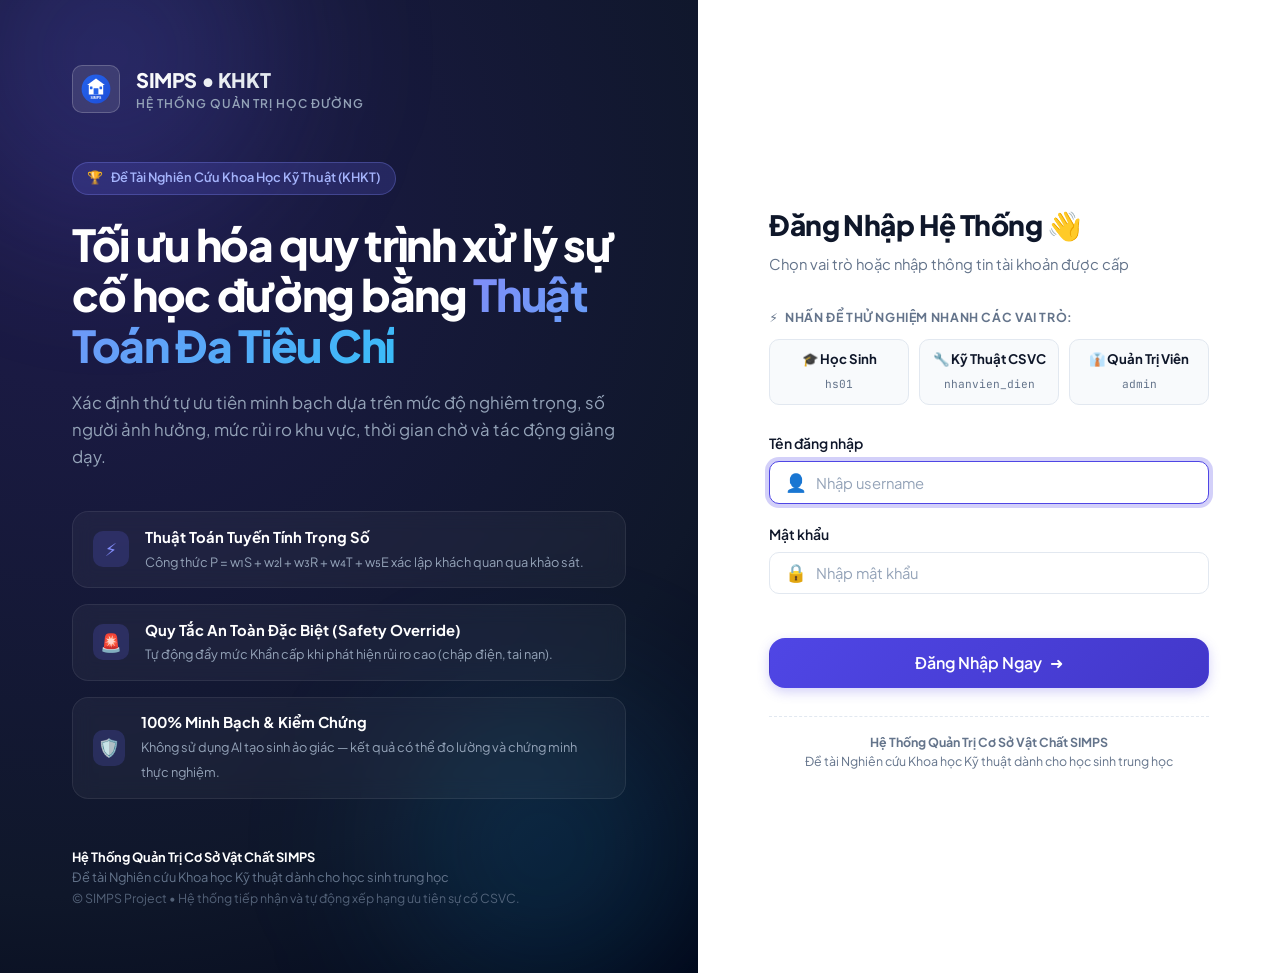
==== commit 89127d3c: "chore: remove personal names and school names across all files per competition requirements" ====
--- a/frontend/index.html
+++ b/frontend/index.html
@@ -3,7 +3,7 @@
 <head>
   <meta charset="UTF-8">
   <meta name="viewport" content="width=device-width, initial-scale=1.0">
-  <title>SIMPS - Hệ Thống Quản Lý & Ưu Tiên Sự Cố Trường Học</title>
+  <title>SIMPS - Hệ Thống Tiếp Nhận & Tự Động Xếp Hạng Ưu Tiên Xử Lý Sự Cố CSVC</title>
   <link rel="stylesheet" href="css/style.css">
   <link rel="stylesheet" href="css/components.css">
   <link rel="stylesheet" href="css/login.css">
@@ -25,7 +25,7 @@
 
       <div class="hero-content">
         <div class="hero-badge-pill">
-          <span>🏆</span> Đề Tài KHKT 2026 • THPT Ô Môn, TP Cần Thơ
+          <span>🏆</span> Đề Tài Nghiên Cứu Khoa Học Kỹ Thuật (KHKT)
         </div>
         <h1 class="hero-title">
           Tối ưu hóa quy trình xử lý sự cố học đường bằng <span>Thuật Toán Đa Tiêu Chí</span>
@@ -62,10 +62,10 @@
       </div>
 
       <div class="hero-footer" style="line-height: 1.6;">
-        <div style="font-weight: 700; color: #ffffff;">Trường THPT Ô Môn, TP Cần Thơ</div>
-        <div>Học sinh thực hiện: <strong>Lê Quốc Khánh</strong> và <strong>Hồ Anh Khoa</strong> • GVHD: <strong>Phan Thuý Quỳnh</strong></div>
+        <div style="font-weight: 700; color: #ffffff;">Hệ Thống Quản Trị Cơ Sở Vật Chất SIMPS</div>
+        <div>Đề tài Nghiên cứu Khoa học Kỹ thuật dành cho học sinh trung học</div>
         <div style="opacity: 0.8; font-size: 0.775rem; margin-top: 2px;">
-          © 2026 SIMPS Project • Cuộc thi Khoa học Kỹ thuật dành cho học sinh trung học.
+          © SIMPS Project • Hệ thống tiếp nhận và tự động xếp hạng ưu tiên sự cố CSVC.
         </div>
       </div>
     </div>
@@ -123,8 +123,8 @@
         </form>
 
         <div style="margin-top: 1.75rem; text-align: center; font-size: 0.775rem; color: #64748b; border-top: 1px dashed var(--surface-border); padding-top: 1rem; line-height: 1.5;">
-          <div><strong>Trường THPT Ô Môn, TP Cần Thơ</strong></div>
-          <div>Học sinh: <span style="font-weight: 700; color: #0f172a;">Lê Quốc Khánh</span> và <span style="font-weight: 700; color: #0f172a;">Hồ Anh Khoa</span> • GVHD: <span style="font-weight: 700; color: #0f172a;">Phan Thuý Quỳnh</span></div>
+          <div><strong>Hệ Thống Quản Trị Cơ Sở Vật Chất SIMPS</strong></div>
+          <div>Đề tài Nghiên cứu Khoa học Kỹ thuật dành cho học sinh trung học</div>
         </div>
 
       </div>
--- a/frontend/css/components.css
+++ b/frontend/css/components.css
@@ -431,6 +431,7 @@
 
   .table-responsive table.table-mobile-card {
     display: block;
+    width: 100%;
     border: none;
   }
 
@@ -442,14 +443,16 @@
     display: flex;
     flex-direction: column;
     gap: 0.85rem;
+    width: 100%;
   }
 
   .table-responsive table.table-mobile-card tr {
     display: block;
+    width: 100%;
     background: #ffffff;
     border: 1px solid var(--surface-border);
     border-radius: var(--radius-md);
-    padding: 1rem;
+    padding: 0.85rem 1rem;
     box-shadow: 0 1px 4px rgba(0,0,0,0.04);
   }
 
@@ -460,11 +463,12 @@
     padding: 0.45rem 0;
     border-bottom: 1px dashed #f1f5f9;
     font-size: 0.85rem;
+    text-align: right;
   }
 
   .table-responsive table.table-mobile-card td:last-child {
     border-bottom: none;
-    padding-top: 0.75rem;
+    padding-top: 0.65rem;
     justify-content: flex-end;
   }
 
@@ -478,6 +482,18 @@
     margin-right: 0.75rem;
     text-align: left;
     flex-shrink: 0;
+  }
+
+  /* Form row stack on small screens */
+  .form-row > * {
+    flex: 1 1 100%;
+    min-width: 100%;
+  }
+
+  /* Modal responsive on mobile */
+  .modal-dialog {
+    max-width: 95vw !important;
+    margin: 0.5rem !important;
   }
 }
 
--- a/frontend/css/login.css
+++ b/frontend/css/login.css
@@ -291,12 +291,45 @@
     flex-direction: column;
   }
   .login-hero-col {
-    padding: 3rem 2rem;
+    padding: 2.5rem 1.5rem;
   }
   .login-form-col {
-    padding: 3rem 2rem;
+    padding: 2.5rem 1.5rem;
   }
   .hero-title {
-    font-size: 2.2rem;
-  }
-}
+    font-size: 1.85rem;
+  }
+}
+
+@media (max-width: 640px) {
+  .login-hero-col {
+    padding: 2rem 1.25rem 1.5rem;
+  }
+  .hero-content {
+    margin: 1.5rem 0;
+  }
+  .hero-title {
+    font-size: 1.4rem;
+  }
+  .hero-desc {
+    display: none;
+  }
+  .hero-features {
+    display: none; /* Thu gọn các tính năng chi tiết trên mobile để người dùng cuộn nhanh tới khung đăng nhập */
+  }
+  .login-form-col {
+    padding: 2rem 1.25rem 3rem;
+  }
+  .login-welcome {
+    font-size: 1.45rem;
+  }
+  .quick-fill-chips {
+    gap: 0.4rem;
+  }
+  .quick-chip {
+    padding: 0.5rem 0.25rem;
+  }
+  .quick-chip-role {
+    font-size: 0.75rem;
+  }
+}
